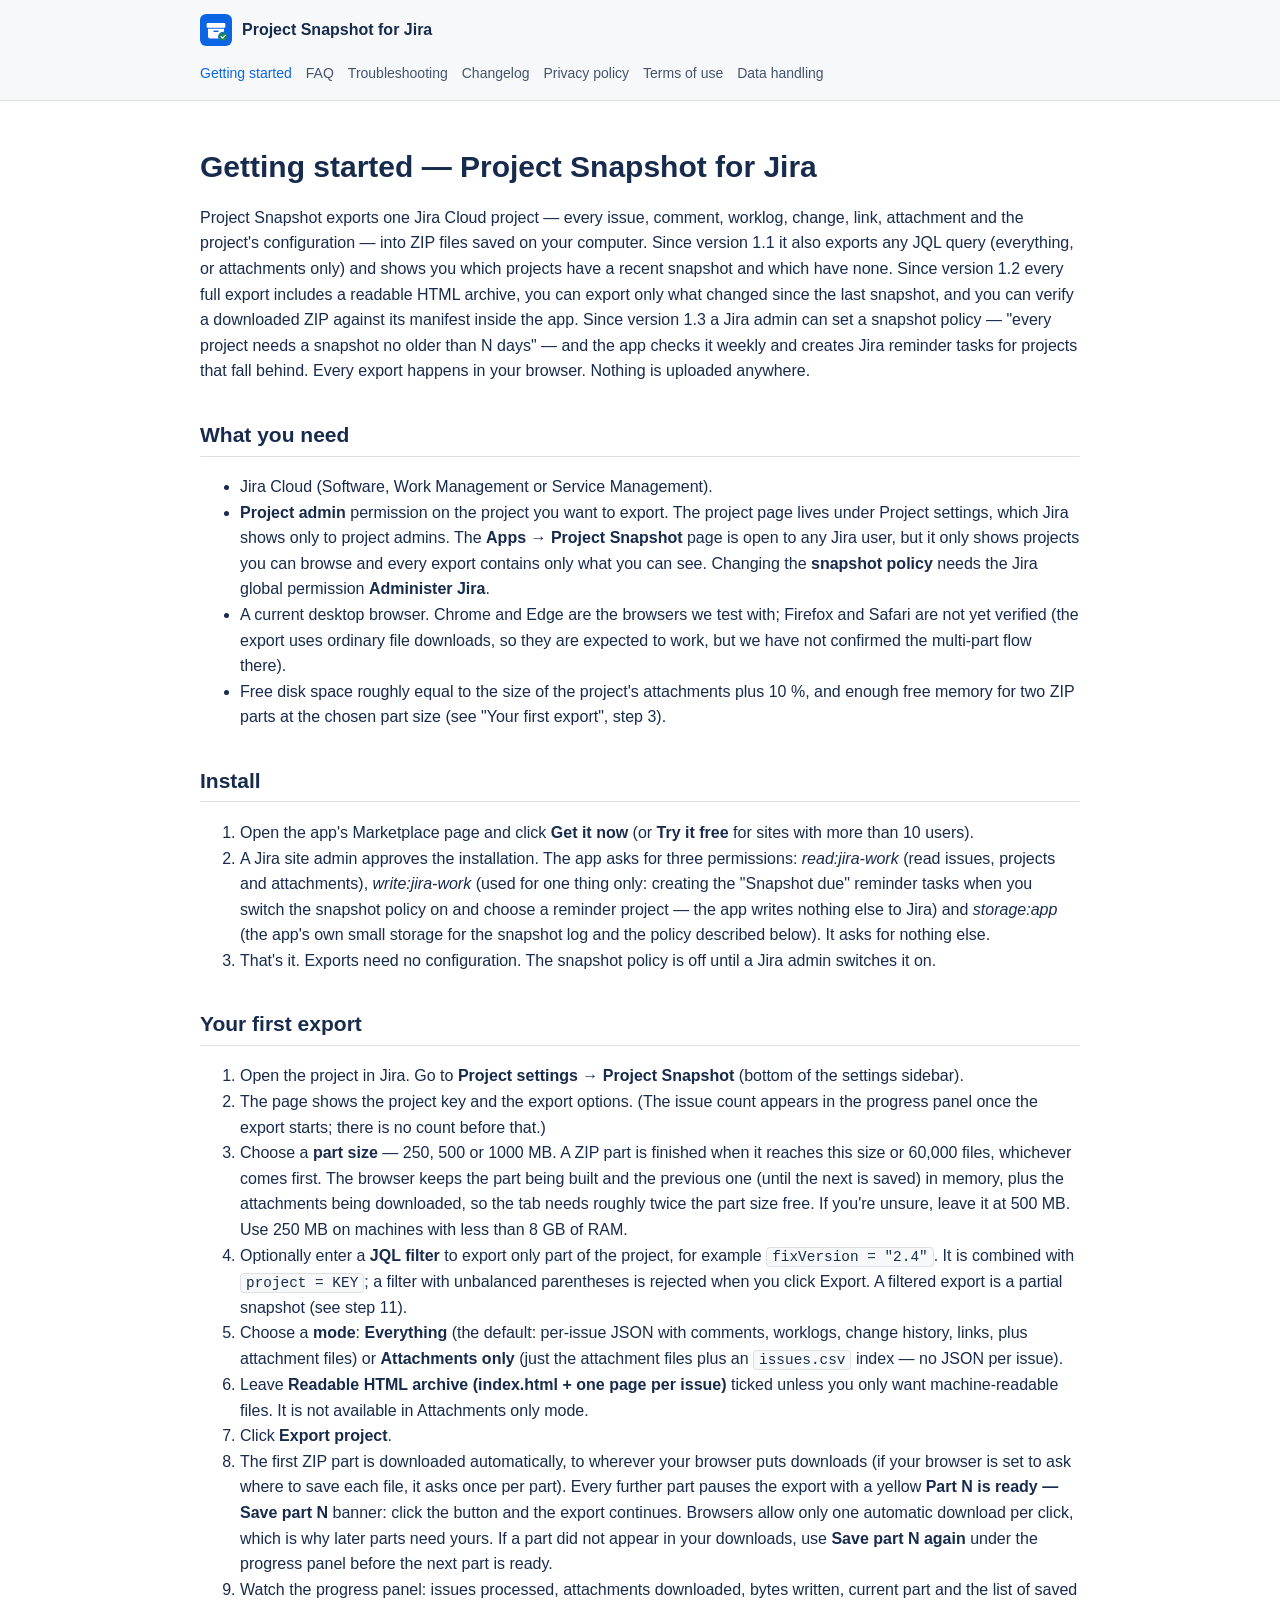
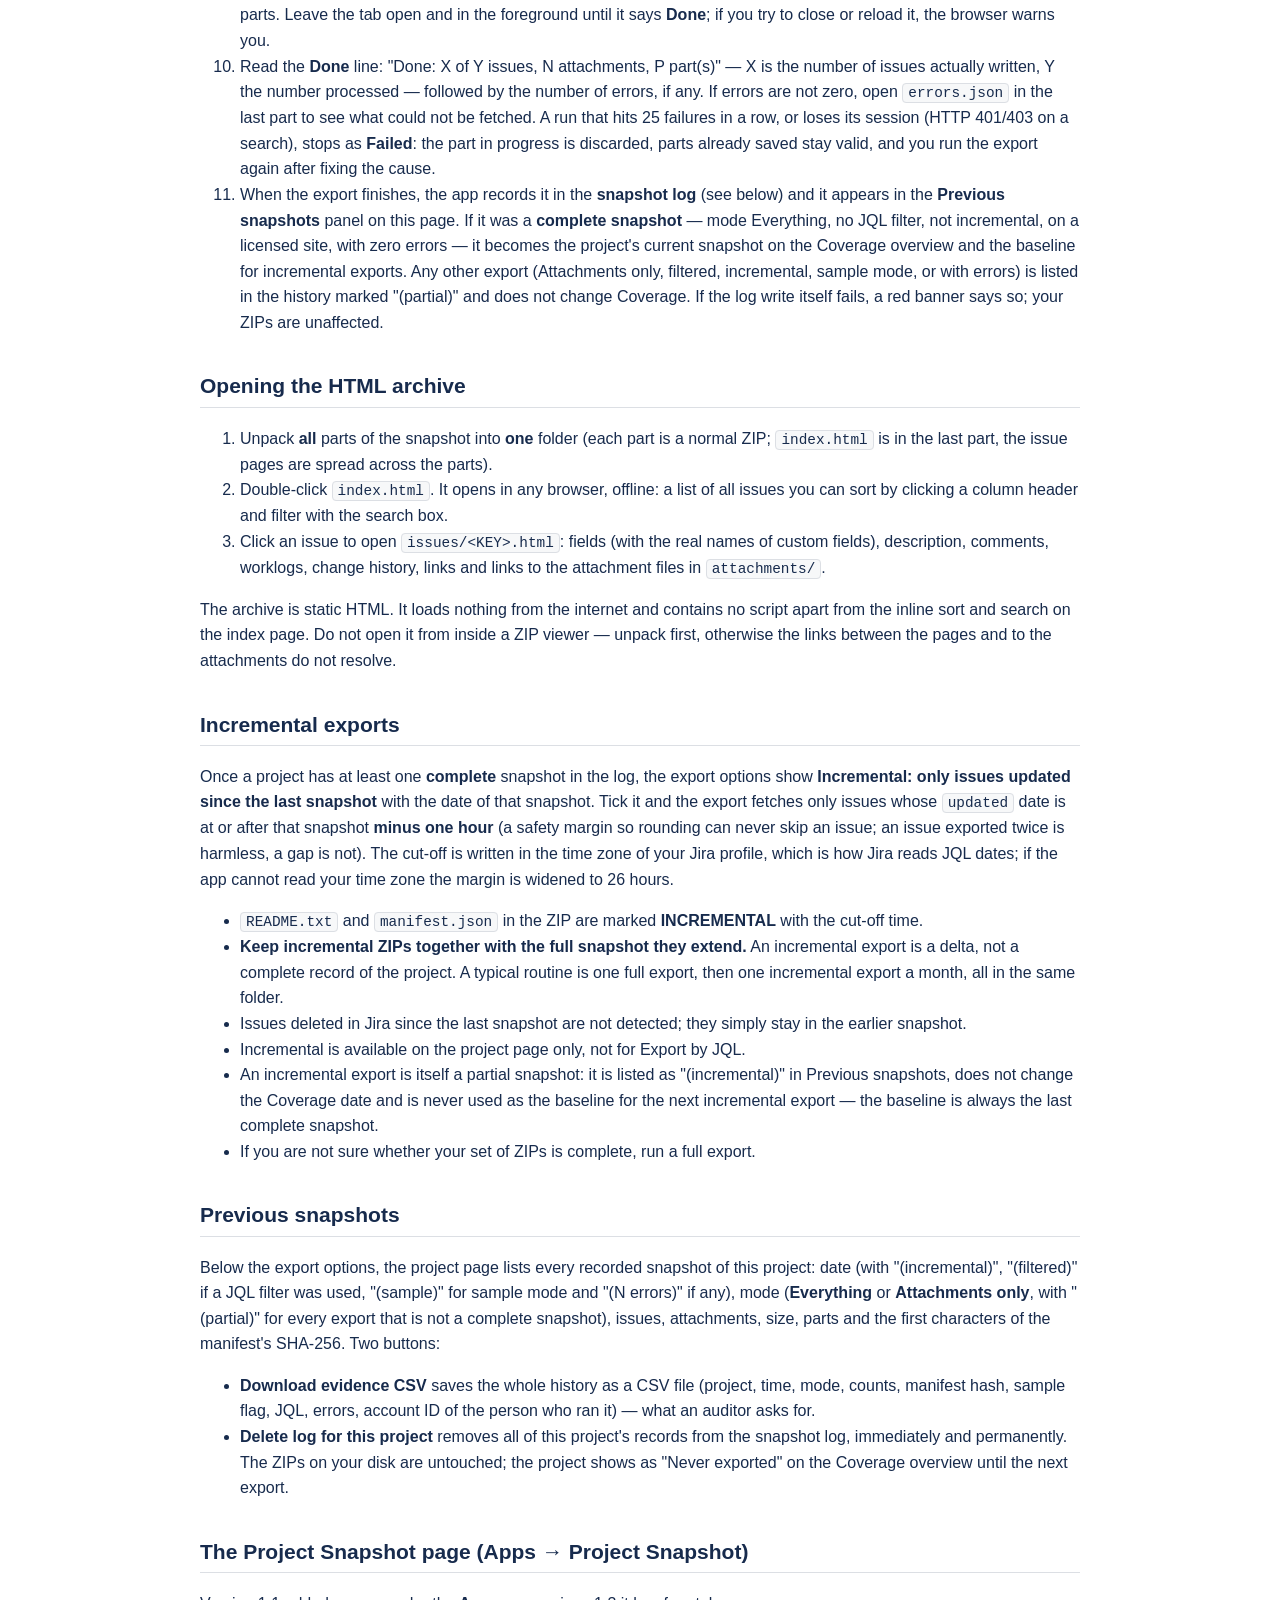
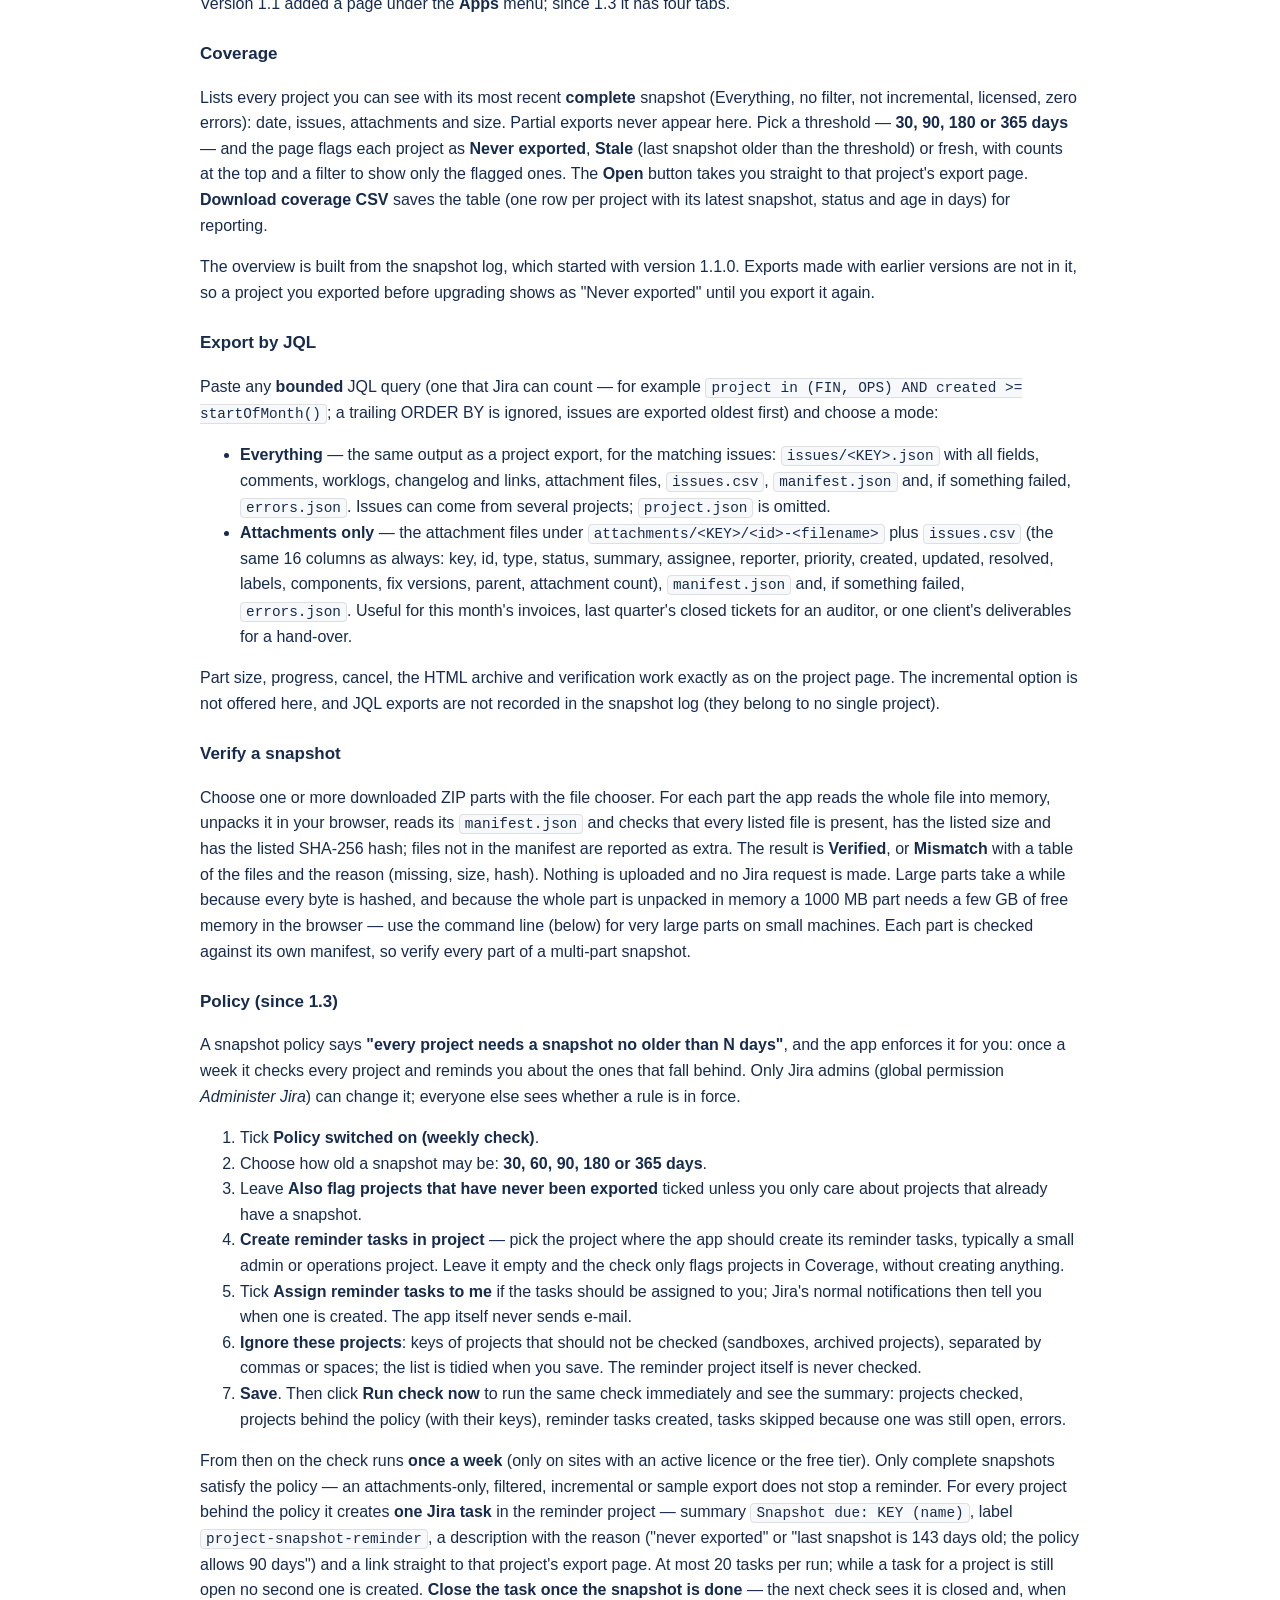
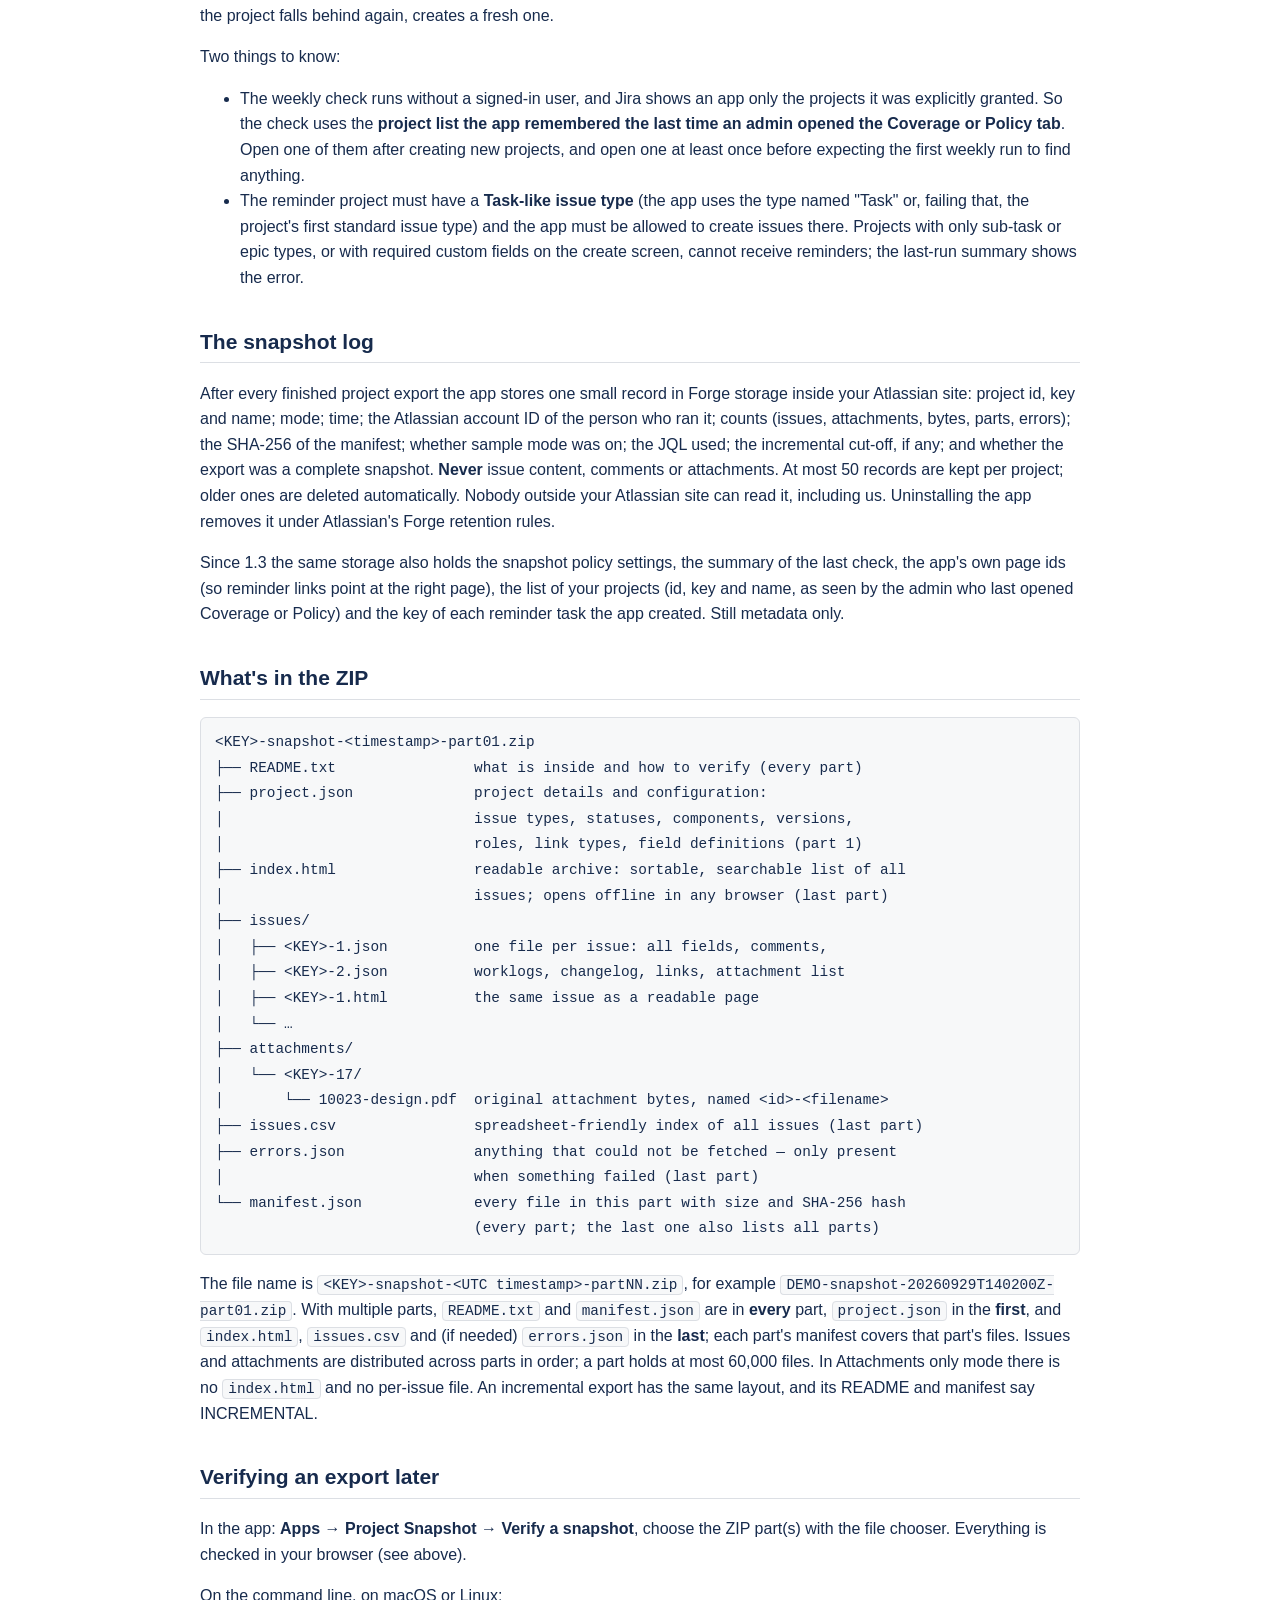
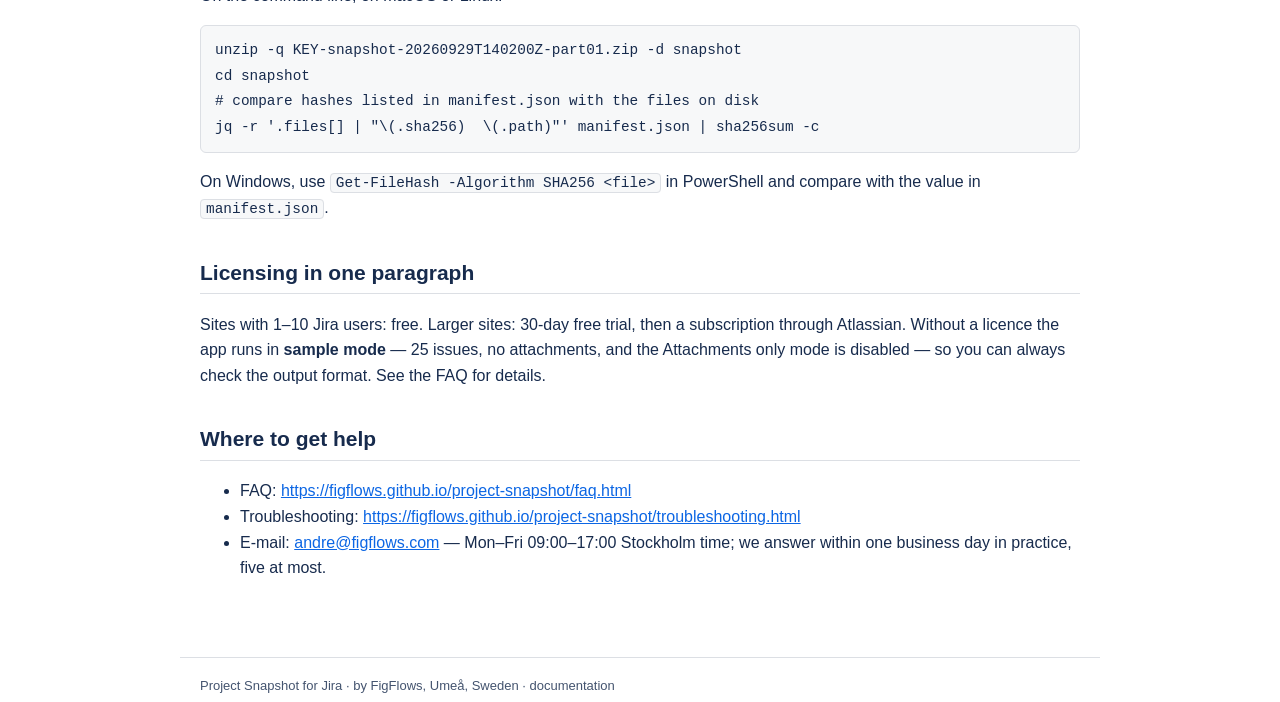
==== index.html @ 9992c4b3 "Project Snapshot for Jira: public documentation, privacy policy, terms and data handling" ====
<!doctype html><html lang="en"><head><meta charset="utf-8"><meta name="viewport" content="width=device-width,initial-scale=1"><title>Getting started · Project Snapshot for Jira</title><link rel="icon" href="icon.svg"><link rel="stylesheet" href="style.css"></head><body><header><div class="bar"><a class="brand" href="index.html"><img src="icon.svg" alt="">Project Snapshot for Jira</a><nav><a href="index.html" class="on">Getting started</a><a href="faq.html">FAQ</a><a href="troubleshooting.html">Troubleshooting</a><a href="changelog.html">Changelog</a><a href="privacy.html">Privacy policy</a><a href="terms.html">Terms of use</a><a href="data-handling.html">Data handling</a></nav></div></header><main><h1>Getting started — Project Snapshot for Jira</h1>
<p>Project Snapshot exports one Jira Cloud project — every issue, comment, worklog, change, link, attachment and the project&#39;s configuration — into ZIP files saved on your computer. Since version 1.1 it also exports any JQL query (everything, or attachments only) and shows you which projects have a recent snapshot and which have none. Since version 1.2 every full export includes a readable HTML archive, you can export only what changed since the last snapshot, and you can verify a downloaded ZIP against its manifest inside the app. Since version 1.3 a Jira admin can set a snapshot policy — &quot;every project needs a snapshot no older than N days&quot; — and the app checks it weekly and creates Jira reminder tasks for projects that fall behind. Every export happens in your browser. Nothing is uploaded anywhere.</p>
<h2>What you need</h2>
<ul>
<li>Jira Cloud (Software, Work Management or Service Management).</li>
<li><strong>Project admin</strong> permission on the project you want to export. The project page lives under Project settings, which Jira shows only to project admins. The <strong>Apps → Project Snapshot</strong> page is open to any Jira user, but it only shows projects you can browse and every export contains only what you can see. Changing the <strong>snapshot policy</strong> needs the Jira global permission <strong>Administer Jira</strong>.</li>
<li>A current desktop browser. Chrome and Edge are the browsers we test with; Firefox and Safari are not yet verified (the export uses ordinary file downloads, so they are expected to work, but we have not confirmed the multi-part flow there).</li>
<li>Free disk space roughly equal to the size of the project&#39;s attachments plus 10 %, and enough free memory for two ZIP parts at the chosen part size (see &quot;Your first export&quot;, step 3).</li>
</ul>
<h2>Install</h2>
<ol>
<li>Open the app&#39;s Marketplace page and click <strong>Get it now</strong> (or <strong>Try it free</strong> for sites with more than 10 users).</li>
<li>A Jira site admin approves the installation. The app asks for three permissions: <em>read:jira-work</em> (read issues, projects and attachments), <em>write:jira-work</em> (used for one thing only: creating the &quot;Snapshot due&quot; reminder tasks when you switch the snapshot policy on and choose a reminder project — the app writes nothing else to Jira) and <em>storage:app</em> (the app&#39;s own small storage for the snapshot log and the policy described below). It asks for nothing else.</li>
<li>That&#39;s it. Exports need no configuration. The snapshot policy is off until a Jira admin switches it on.</li>
</ol>
<h2>Your first export</h2>
<ol>
<li>Open the project in Jira. Go to <strong>Project settings → Project Snapshot</strong> (bottom of the settings sidebar).</li>
<li>The page shows the project key and the export options. (The issue count appears in the progress panel once the export starts; there is no count before that.)</li>
<li>Choose a <strong>part size</strong> — 250, 500 or 1000 MB. A ZIP part is finished when it reaches this size or 60,000 files, whichever comes first. The browser keeps the part being built and the previous one (until the next is saved) in memory, plus the attachments being downloaded, so the tab needs roughly twice the part size free. If you&#39;re unsure, leave it at 500 MB. Use 250 MB on machines with less than 8 GB of RAM.</li>
<li>Optionally enter a <strong>JQL filter</strong> to export only part of the project, for example <code>fixVersion = &quot;2.4&quot;</code>. It is combined with <code>project = KEY</code>; a filter with unbalanced parentheses is rejected when you click Export. A filtered export is a partial snapshot (see step 11).</li>
<li>Choose a <strong>mode</strong>: <strong>Everything</strong> (the default: per-issue JSON with comments, worklogs, change history, links, plus attachment files) or <strong>Attachments only</strong> (just the attachment files plus an <code>issues.csv</code> index — no JSON per issue).</li>
<li>Leave <strong>Readable HTML archive (index.html + one page per issue)</strong> ticked unless you only want machine-readable files. It is not available in Attachments only mode.</li>
<li>Click <strong>Export project</strong>.</li>
<li>The first ZIP part is downloaded automatically, to wherever your browser puts downloads (if your browser is set to ask where to save each file, it asks once per part). Every further part pauses the export with a yellow <strong>Part N is ready — Save part N</strong> banner: click the button and the export continues. Browsers allow only one automatic download per click, which is why later parts need yours. If a part did not appear in your downloads, use <strong>Save part N again</strong> under the progress panel before the next part is ready.</li>
<li>Watch the progress panel: issues processed, attachments downloaded, bytes written, current part and the list of saved parts. Leave the tab open and in the foreground until it says <strong>Done</strong>; if you try to close or reload it, the browser warns you.</li>
<li>Read the <strong>Done</strong> line: &quot;Done: X of Y issues, N attachments, P part(s)&quot; — X is the number of issues actually written, Y the number processed — followed by the number of errors, if any. If errors are not zero, open <code>errors.json</code> in the last part to see what could not be fetched. A run that hits 25 failures in a row, or loses its session (HTTP 401/403 on a search), stops as <strong>Failed</strong>: the part in progress is discarded, parts already saved stay valid, and you run the export again after fixing the cause.</li>
<li>When the export finishes, the app records it in the <strong>snapshot log</strong> (see below) and it appears in the <strong>Previous snapshots</strong> panel on this page. If it was a <strong>complete snapshot</strong> — mode Everything, no JQL filter, not incremental, on a licensed site, with zero errors — it becomes the project&#39;s current snapshot on the Coverage overview and the baseline for incremental exports. Any other export (Attachments only, filtered, incremental, sample mode, or with errors) is listed in the history marked &quot;(partial)&quot; and does not change Coverage. If the log write itself fails, a red banner says so; your ZIPs are unaffected.</li>
</ol>
<h2>Opening the HTML archive</h2>
<ol>
<li>Unpack <strong>all</strong> parts of the snapshot into <strong>one</strong> folder (each part is a normal ZIP; <code>index.html</code> is in the last part, the issue pages are spread across the parts).</li>
<li>Double-click <code>index.html</code>. It opens in any browser, offline: a list of all issues you can sort by clicking a column header and filter with the search box.</li>
<li>Click an issue to open <code>issues/&lt;KEY&gt;.html</code>: fields (with the real names of custom fields), description, comments, worklogs, change history, links and links to the attachment files in <code>attachments/</code>.</li>
</ol>
<p>The archive is static HTML. It loads nothing from the internet and contains no script apart from the inline sort and search on the index page. Do not open it from inside a ZIP viewer — unpack first, otherwise the links between the pages and to the attachments do not resolve.</p>
<h2>Incremental exports</h2>
<p>Once a project has at least one <strong>complete</strong> snapshot in the log, the export options show <strong>Incremental: only issues updated since the last snapshot</strong> with the date of that snapshot. Tick it and the export fetches only issues whose <code>updated</code> date is at or after that snapshot <strong>minus one hour</strong> (a safety margin so rounding can never skip an issue; an issue exported twice is harmless, a gap is not). The cut-off is written in the time zone of your Jira profile, which is how Jira reads JQL dates; if the app cannot read your time zone the margin is widened to 26 hours.</p>
<ul>
<li><code>README.txt</code> and <code>manifest.json</code> in the ZIP are marked <strong>INCREMENTAL</strong> with the cut-off time.</li>
<li><strong>Keep incremental ZIPs together with the full snapshot they extend.</strong> An incremental export is a delta, not a complete record of the project. A typical routine is one full export, then one incremental export a month, all in the same folder.</li>
<li>Issues deleted in Jira since the last snapshot are not detected; they simply stay in the earlier snapshot.</li>
<li>Incremental is available on the project page only, not for Export by JQL.</li>
<li>An incremental export is itself a partial snapshot: it is listed as &quot;(incremental)&quot; in Previous snapshots, does not change the Coverage date and is never used as the baseline for the next incremental export — the baseline is always the last complete snapshot.</li>
<li>If you are not sure whether your set of ZIPs is complete, run a full export.</li>
</ul>
<h2>Previous snapshots</h2>
<p>Below the export options, the project page lists every recorded snapshot of this project: date (with &quot;(incremental)&quot;, &quot;(filtered)&quot; if a JQL filter was used, &quot;(sample)&quot; for sample mode and &quot;(N errors)&quot; if any), mode (<strong>Everything</strong> or <strong>Attachments only</strong>, with &quot;(partial)&quot; for every export that is not a complete snapshot), issues, attachments, size, parts and the first characters of the manifest&#39;s SHA-256. Two buttons:</p>
<ul>
<li><strong>Download evidence CSV</strong> saves the whole history as a CSV file (project, time, mode, counts, manifest hash, sample flag, JQL, errors, account ID of the person who ran it) — what an auditor asks for.</li>
<li><strong>Delete log for this project</strong> removes all of this project&#39;s records from the snapshot log, immediately and permanently. The ZIPs on your disk are untouched; the project shows as &quot;Never exported&quot; on the Coverage overview until the next export.</li>
</ul>
<h2>The Project Snapshot page (Apps → Project Snapshot)</h2>
<p>Version 1.1 added a page under the <strong>Apps</strong> menu; since 1.3 it has four tabs.</p>
<h3>Coverage</h3>
<p>Lists every project you can see with its most recent <strong>complete</strong> snapshot (Everything, no filter, not incremental, licensed, zero errors): date, issues, attachments and size. Partial exports never appear here. Pick a threshold — <strong>30, 90, 180 or 365 days</strong> — and the page flags each project as <strong>Never exported</strong>, <strong>Stale</strong> (last snapshot older than the threshold) or fresh, with counts at the top and a filter to show only the flagged ones. The <strong>Open</strong> button takes you straight to that project&#39;s export page. <strong>Download coverage CSV</strong> saves the table (one row per project with its latest snapshot, status and age in days) for reporting.</p>
<p>The overview is built from the snapshot log, which started with version 1.1.0. Exports made with earlier versions are not in it, so a project you exported before upgrading shows as &quot;Never exported&quot; until you export it again.</p>
<h3>Export by JQL</h3>
<p>Paste any <strong>bounded</strong> JQL query (one that Jira can count — for example <code>project in (FIN, OPS) AND created &gt;= startOfMonth()</code>; a trailing ORDER BY is ignored, issues are exported oldest first) and choose a mode:</p>
<ul>
<li><strong>Everything</strong> — the same output as a project export, for the matching issues: <code>issues/&lt;KEY&gt;.json</code> with all fields, comments, worklogs, changelog and links, attachment files, <code>issues.csv</code>, <code>manifest.json</code> and, if something failed, <code>errors.json</code>. Issues can come from several projects; <code>project.json</code> is omitted.</li>
<li><strong>Attachments only</strong> — the attachment files under <code>attachments/&lt;KEY&gt;/&lt;id&gt;-&lt;filename&gt;</code> plus <code>issues.csv</code> (the same 16 columns as always: key, id, type, status, summary, assignee, reporter, priority, created, updated, resolved, labels, components, fix versions, parent, attachment count), <code>manifest.json</code> and, if something failed, <code>errors.json</code>. Useful for this month&#39;s invoices, last quarter&#39;s closed tickets for an auditor, or one client&#39;s deliverables for a hand-over.</li>
</ul>
<p>Part size, progress, cancel, the HTML archive and verification work exactly as on the project page. The incremental option is not offered here, and JQL exports are not recorded in the snapshot log (they belong to no single project).</p>
<h3>Verify a snapshot</h3>
<p>Choose one or more downloaded ZIP parts with the file chooser. For each part the app reads the whole file into memory, unpacks it in your browser, reads its <code>manifest.json</code> and checks that every listed file is present, has the listed size and has the listed SHA-256 hash; files not in the manifest are reported as extra. The result is <strong>Verified</strong>, or <strong>Mismatch</strong> with a table of the files and the reason (missing, size, hash). Nothing is uploaded and no Jira request is made. Large parts take a while because every byte is hashed, and because the whole part is unpacked in memory a 1000 MB part needs a few GB of free memory in the browser — use the command line (below) for very large parts on small machines. Each part is checked against its own manifest, so verify every part of a multi-part snapshot.</p>
<h3>Policy (since 1.3)</h3>
<p>A snapshot policy says <strong>&quot;every project needs a snapshot no older than N days&quot;</strong>, and the app enforces it for you: once a week it checks every project and reminds you about the ones that fall behind. Only Jira admins (global permission <em>Administer Jira</em>) can change it; everyone else sees whether a rule is in force.</p>
<ol>
<li>Tick <strong>Policy switched on (weekly check)</strong>.</li>
<li>Choose how old a snapshot may be: <strong>30, 60, 90, 180 or 365 days</strong>.</li>
<li>Leave <strong>Also flag projects that have never been exported</strong> ticked unless you only care about projects that already have a snapshot.</li>
<li><strong>Create reminder tasks in project</strong> — pick the project where the app should create its reminder tasks, typically a small admin or operations project. Leave it empty and the check only flags projects in Coverage, without creating anything.</li>
<li>Tick <strong>Assign reminder tasks to me</strong> if the tasks should be assigned to you; Jira&#39;s normal notifications then tell you when one is created. The app itself never sends e-mail.</li>
<li><strong>Ignore these projects</strong>: keys of projects that should not be checked (sandboxes, archived projects), separated by commas or spaces; the list is tidied when you save. The reminder project itself is never checked.</li>
<li><strong>Save</strong>. Then click <strong>Run check now</strong> to run the same check immediately and see the summary: projects checked, projects behind the policy (with their keys), reminder tasks created, tasks skipped because one was still open, errors.</li>
</ol>
<p>From then on the check runs <strong>once a week</strong> (only on sites with an active licence or the free tier). Only complete snapshots satisfy the policy — an attachments-only, filtered, incremental or sample export does not stop a reminder. For every project behind the policy it creates <strong>one Jira task</strong> in the reminder project — summary <code>Snapshot due: KEY (name)</code>, label <code>project-snapshot-reminder</code>, a description with the reason (&quot;never exported&quot; or &quot;last snapshot is 143 days old; the policy allows 90 days&quot;) and a link straight to that project&#39;s export page. At most 20 tasks per run; while a task for a project is still open no second one is created. <strong>Close the task once the snapshot is done</strong> — the next check sees it is closed and, when the project falls behind again, creates a fresh one.</p>
<p>Two things to know:</p>
<ul>
<li>The weekly check runs without a signed-in user, and Jira shows an app only the projects it was explicitly granted. So the check uses the <strong>project list the app remembered the last time an admin opened the Coverage or Policy tab</strong>. Open one of them after creating new projects, and open one at least once before expecting the first weekly run to find anything.</li>
<li>The reminder project must have a <strong>Task-like issue type</strong> (the app uses the type named &quot;Task&quot; or, failing that, the project&#39;s first standard issue type) and the app must be allowed to create issues there. Projects with only sub-task or epic types, or with required custom fields on the create screen, cannot receive reminders; the last-run summary shows the error.</li>
</ul>
<h2>The snapshot log</h2>
<p>After every finished project export the app stores one small record in Forge storage inside your Atlassian site: project id, key and name; mode; time; the Atlassian account ID of the person who ran it; counts (issues, attachments, bytes, parts, errors); the SHA-256 of the manifest; whether sample mode was on; the JQL used; the incremental cut-off, if any; and whether the export was a complete snapshot. <strong>Never</strong> issue content, comments or attachments. At most 50 records are kept per project; older ones are deleted automatically. Nobody outside your Atlassian site can read it, including us. Uninstalling the app removes it under Atlassian&#39;s Forge retention rules.</p>
<p>Since 1.3 the same storage also holds the snapshot policy settings, the summary of the last check, the app&#39;s own page ids (so reminder links point at the right page), the list of your projects (id, key and name, as seen by the admin who last opened Coverage or Policy) and the key of each reminder task the app created. Still metadata only.</p>
<h2>What&#39;s in the ZIP</h2>
<pre><code>&lt;KEY&gt;-snapshot-&lt;timestamp&gt;-part01.zip
├── README.txt                what is inside and how to verify (every part)
├── project.json              project details and configuration:
│                             issue types, statuses, components, versions,
│                             roles, link types, field definitions (part 1)
├── index.html                readable archive: sortable, searchable list of all
│                             issues; opens offline in any browser (last part)
├── issues/
│   ├── &lt;KEY&gt;-1.json          one file per issue: all fields, comments,
│   ├── &lt;KEY&gt;-2.json          worklogs, changelog, links, attachment list
│   ├── &lt;KEY&gt;-1.html          the same issue as a readable page
│   └── …
├── attachments/
│   └── &lt;KEY&gt;-17/
│       └── 10023-design.pdf  original attachment bytes, named &lt;id&gt;-&lt;filename&gt;
├── issues.csv                spreadsheet-friendly index of all issues (last part)
├── errors.json               anything that could not be fetched — only present
│                             when something failed (last part)
└── manifest.json             every file in this part with size and SHA-256 hash
                              (every part; the last one also lists all parts)
</code></pre>
<p>The file name is <code>&lt;KEY&gt;-snapshot-&lt;UTC timestamp&gt;-partNN.zip</code>, for example <code>DEMO-snapshot-20260929T140200Z-part01.zip</code>. With multiple parts, <code>README.txt</code> and <code>manifest.json</code> are in <strong>every</strong> part, <code>project.json</code> in the <strong>first</strong>, and <code>index.html</code>, <code>issues.csv</code> and (if needed) <code>errors.json</code> in the <strong>last</strong>; each part&#39;s manifest covers that part&#39;s files. Issues and attachments are distributed across parts in order; a part holds at most 60,000 files. In Attachments only mode there is no <code>index.html</code> and no per-issue file. An incremental export has the same layout, and its README and manifest say INCREMENTAL.</p>
<h2>Verifying an export later</h2>
<p>In the app: <strong>Apps → Project Snapshot → Verify a snapshot</strong>, choose the ZIP part(s) with the file chooser. Everything is checked in your browser (see above).</p>
<p>On the command line, on macOS or Linux:</p>
<pre><code>unzip -q KEY-snapshot-20260929T140200Z-part01.zip -d snapshot
cd snapshot
# compare hashes listed in manifest.json with the files on disk
jq -r &#39;.files[] | &quot;\(.sha256)  \(.path)&quot;&#39; manifest.json | sha256sum -c
</code></pre>
<p>On Windows, use <code>Get-FileHash -Algorithm SHA256 &lt;file&gt;</code> in PowerShell and compare with the value in <code>manifest.json</code>.</p>
<h2>Licensing in one paragraph</h2>
<p>Sites with 1–10 Jira users: free. Larger sites: 30-day free trial, then a subscription through Atlassian. Without a licence the app runs in <strong>sample mode</strong> — 25 issues, no attachments, and the Attachments only mode is disabled — so you can always check the output format. See the FAQ for details.</p>
<h2>Where to get help</h2>
<ul>
<li>FAQ: <a href="https://figflows.github.io/project-snapshot/faq.html">https://figflows.github.io/project-snapshot/faq.html</a></li>
<li>Troubleshooting: <a href="https://figflows.github.io/project-snapshot/troubleshooting.html">https://figflows.github.io/project-snapshot/troubleshooting.html</a></li>
<li>E-mail: <a href="mailto:andre@figflows.com">andre@figflows.com</a> — Mon–Fri 09:00–17:00 Stockholm time; we answer within one business day in practice, five at most.</li>
</ul>
</main><footer>Project Snapshot for Jira · by FigFlows, Umeå, Sweden · documentation</footer></body></html>
---- style.css ----
:root{--ink:#172b4d;--sub:#44546f;--brand:#0c66e4;--line:#dcdfe4;--bg:#fff;--soft:#f7f8f9}
*{box-sizing:border-box}body{margin:0;font:16px/1.6 -apple-system,BlinkMacSystemFont,"Segoe UI",Roboto,Helvetica,Arial,sans-serif;color:var(--ink);background:var(--bg)}
header{border-bottom:1px solid var(--line);background:var(--soft)}.bar{max-width:920px;margin:0 auto;padding:14px 20px;display:flex;gap:14px;align-items:center;flex-wrap:wrap}
.brand{display:flex;align-items:center;gap:10px;font-weight:700;margin-right:auto;color:var(--ink);text-decoration:none}.brand img{width:32px;height:32px}
nav a{color:var(--sub);text-decoration:none;margin-right:14px;font-size:14px}nav a:hover,nav a.on{color:var(--brand)}
main{max-width:920px;margin:0 auto;padding:28px 20px 60px}h1{font-size:30px;line-height:1.2}h2{font-size:21px;margin-top:34px;border-bottom:1px solid var(--line);padding-bottom:4px}h3{font-size:17px;margin-top:24px}
a{color:var(--brand)}code{background:var(--soft);border:1px solid var(--line);border-radius:4px;padding:1px 5px;font-size:.9em}pre{background:var(--soft);border:1px solid var(--line);border-radius:6px;padding:12px 14px;overflow:auto}pre code{border:0;padding:0;background:none}
table{border-collapse:collapse;width:100%;display:block;overflow-x:auto}th,td{border:1px solid var(--line);padding:6px 10px;text-align:left;vertical-align:top}th{background:var(--soft)}
blockquote{margin:0;padding:8px 14px;border-left:4px solid var(--line);color:var(--sub)}footer{max-width:920px;margin:0 auto;padding:18px 20px;border-top:1px solid var(--line);color:var(--sub);font-size:13px}
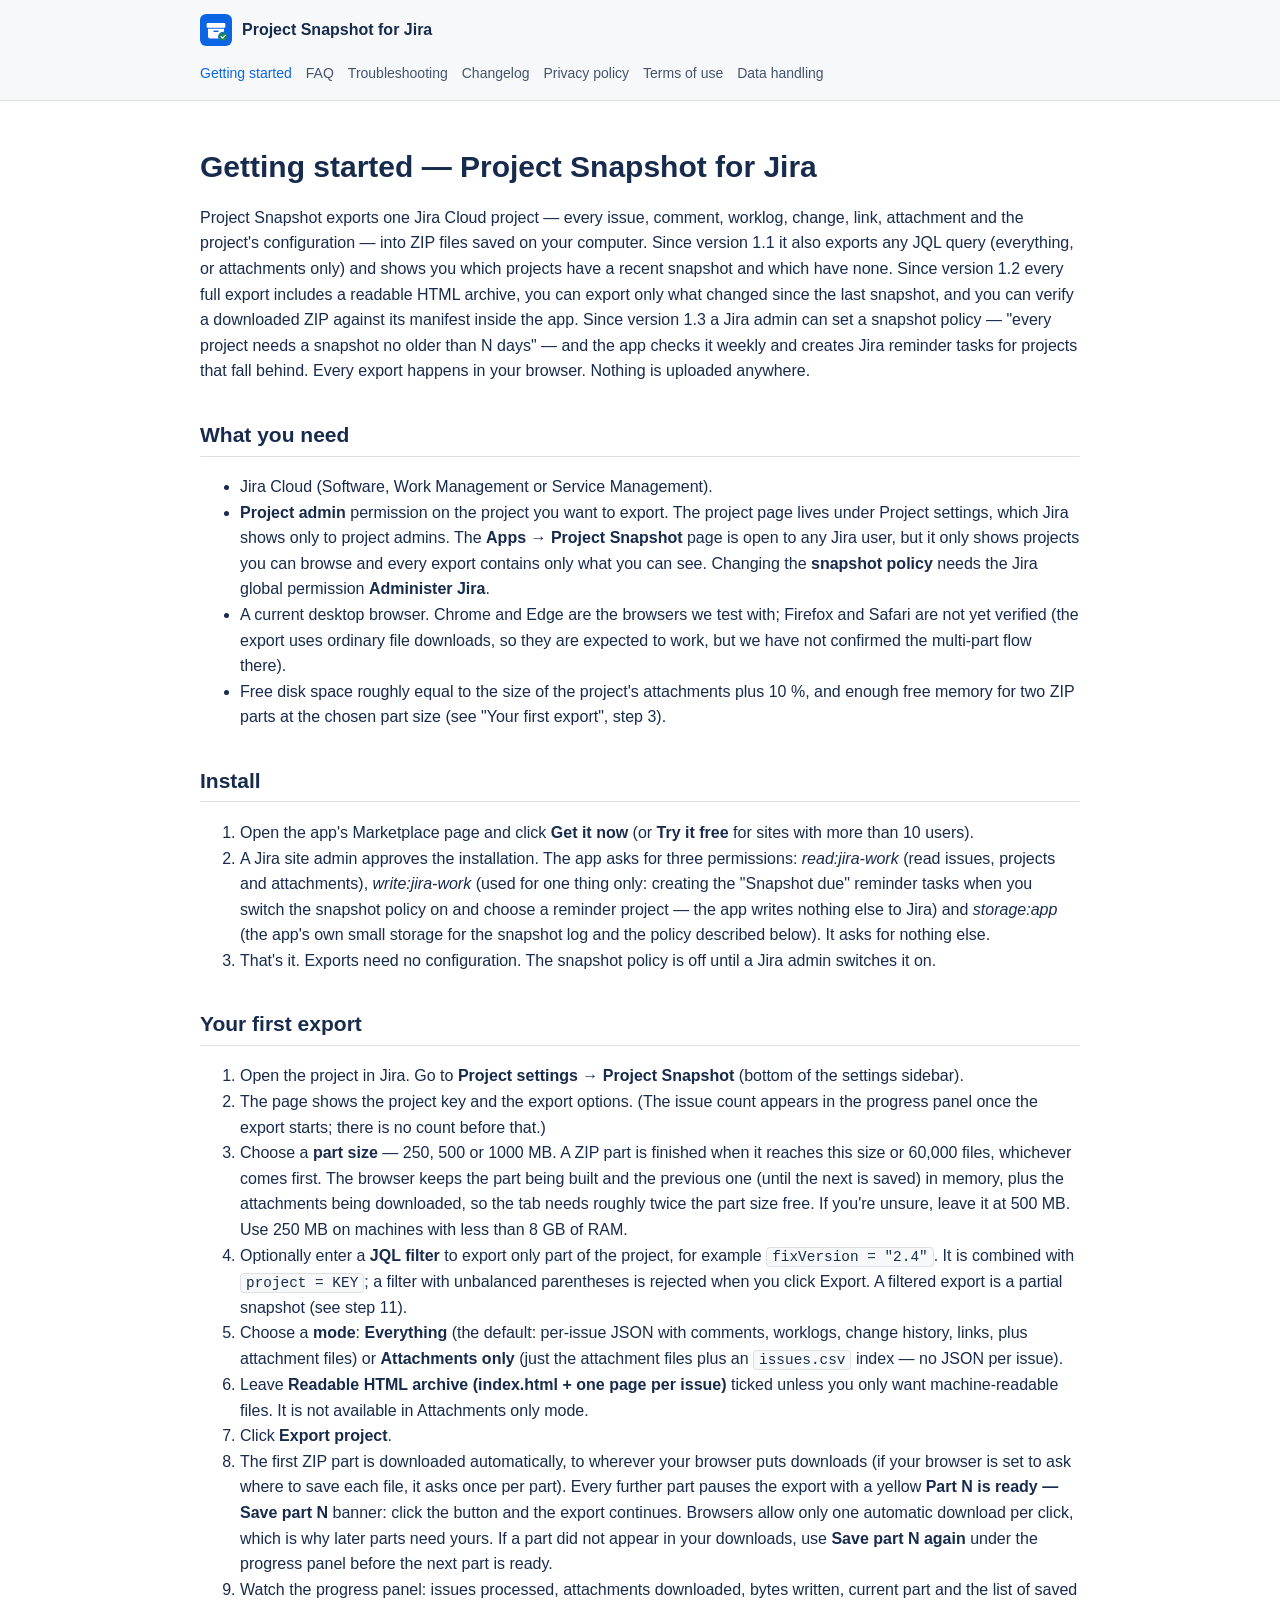
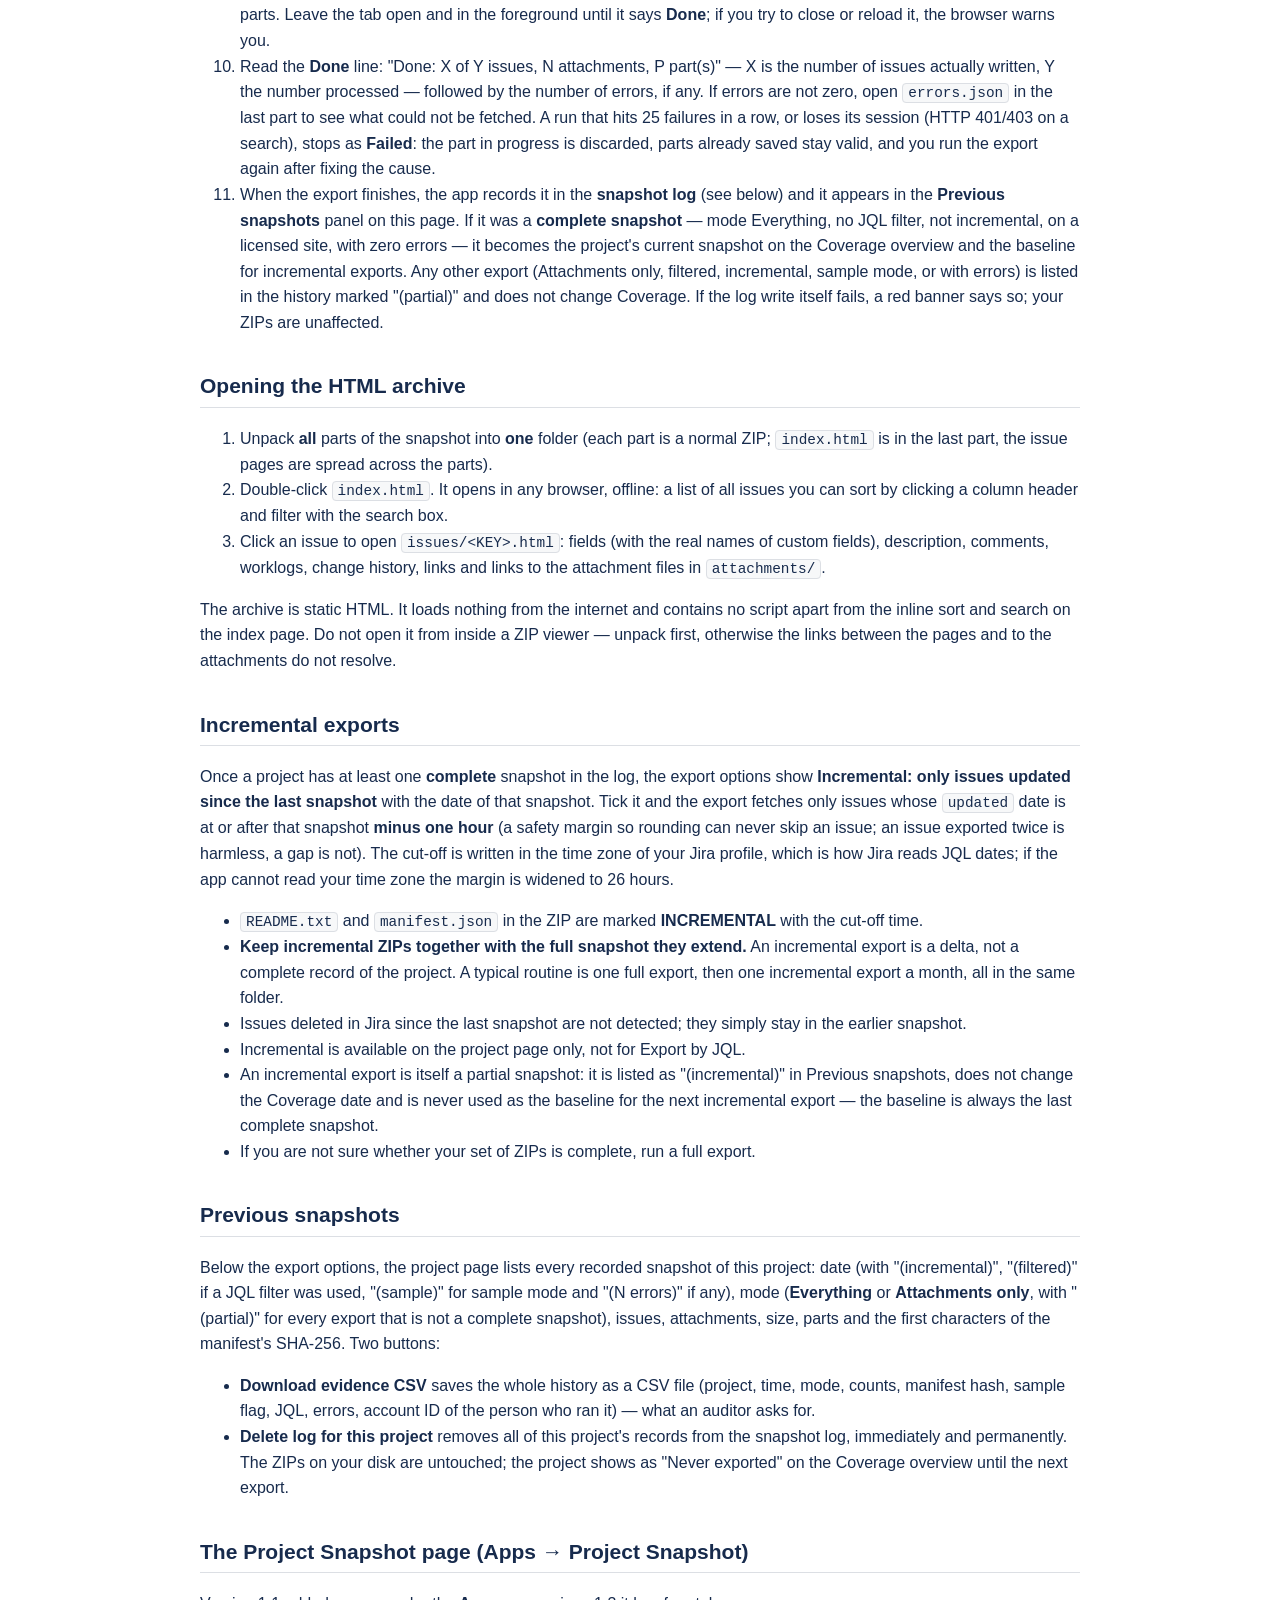
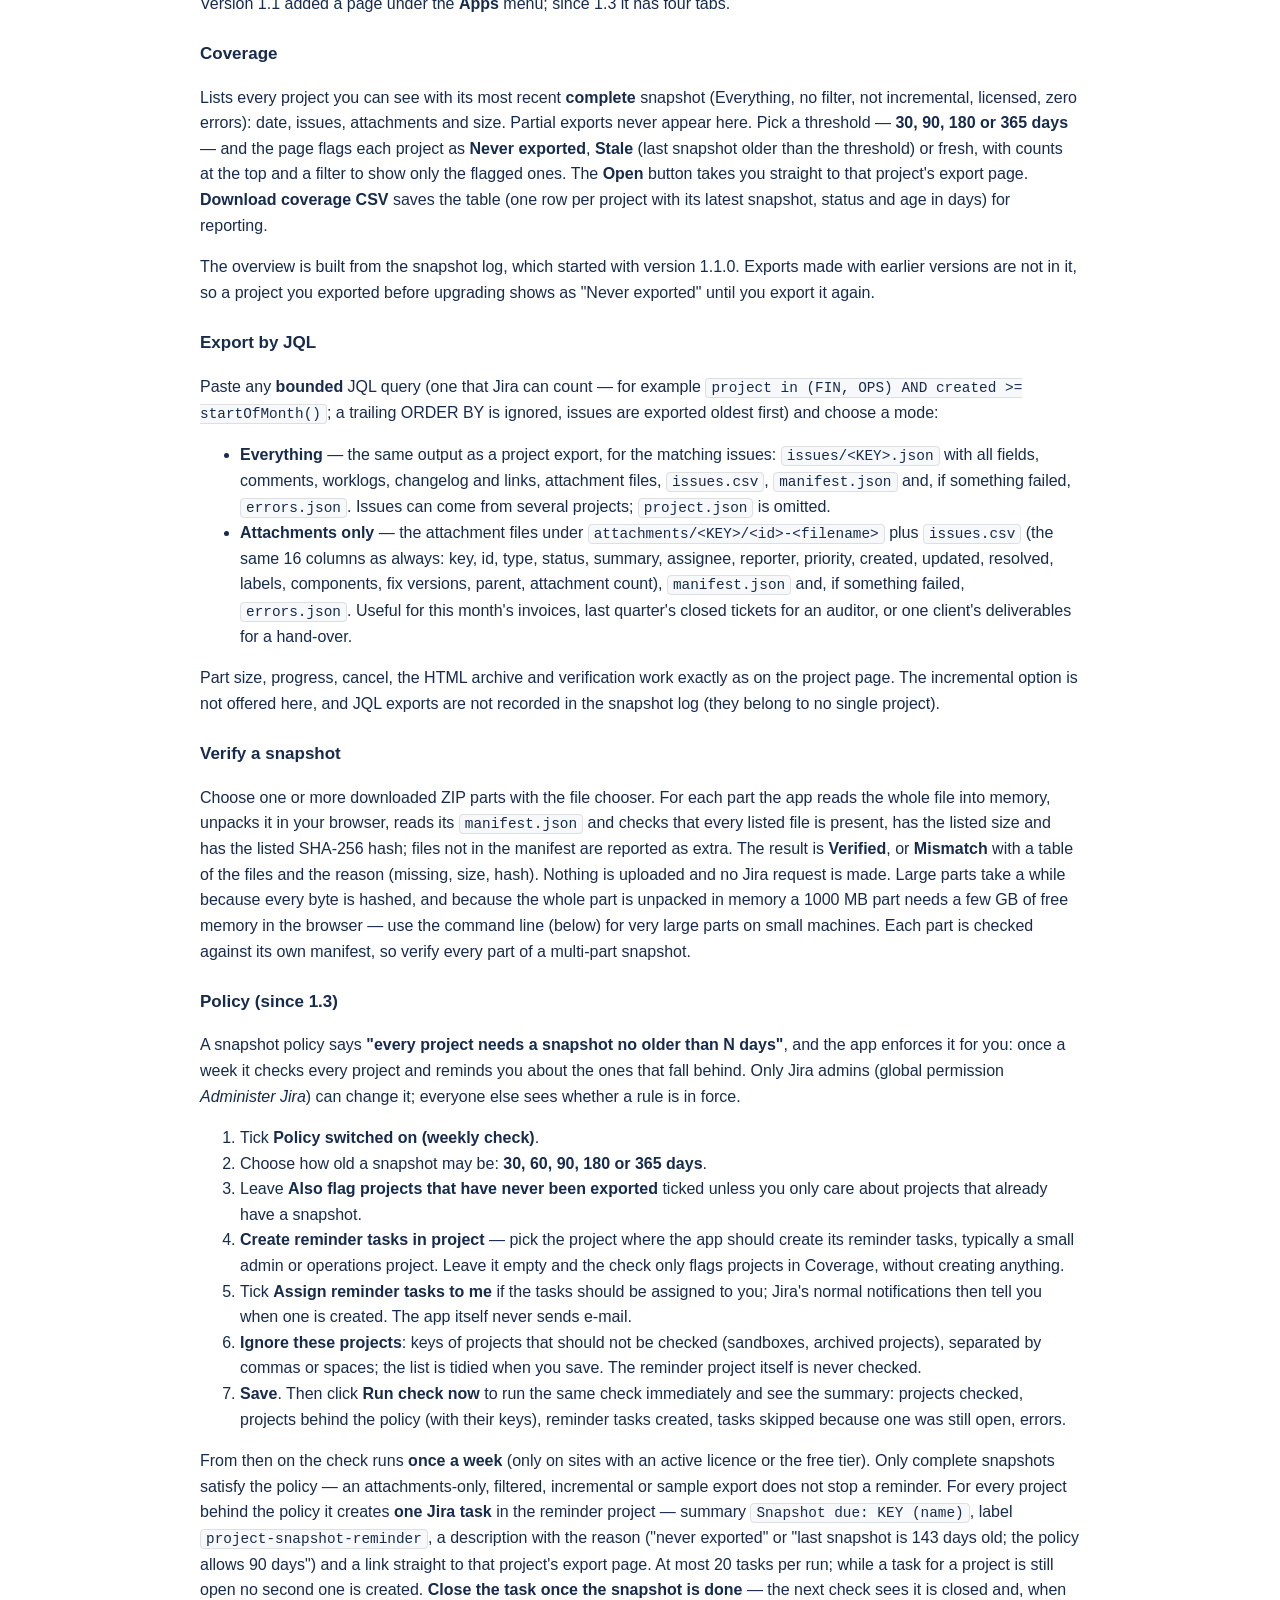
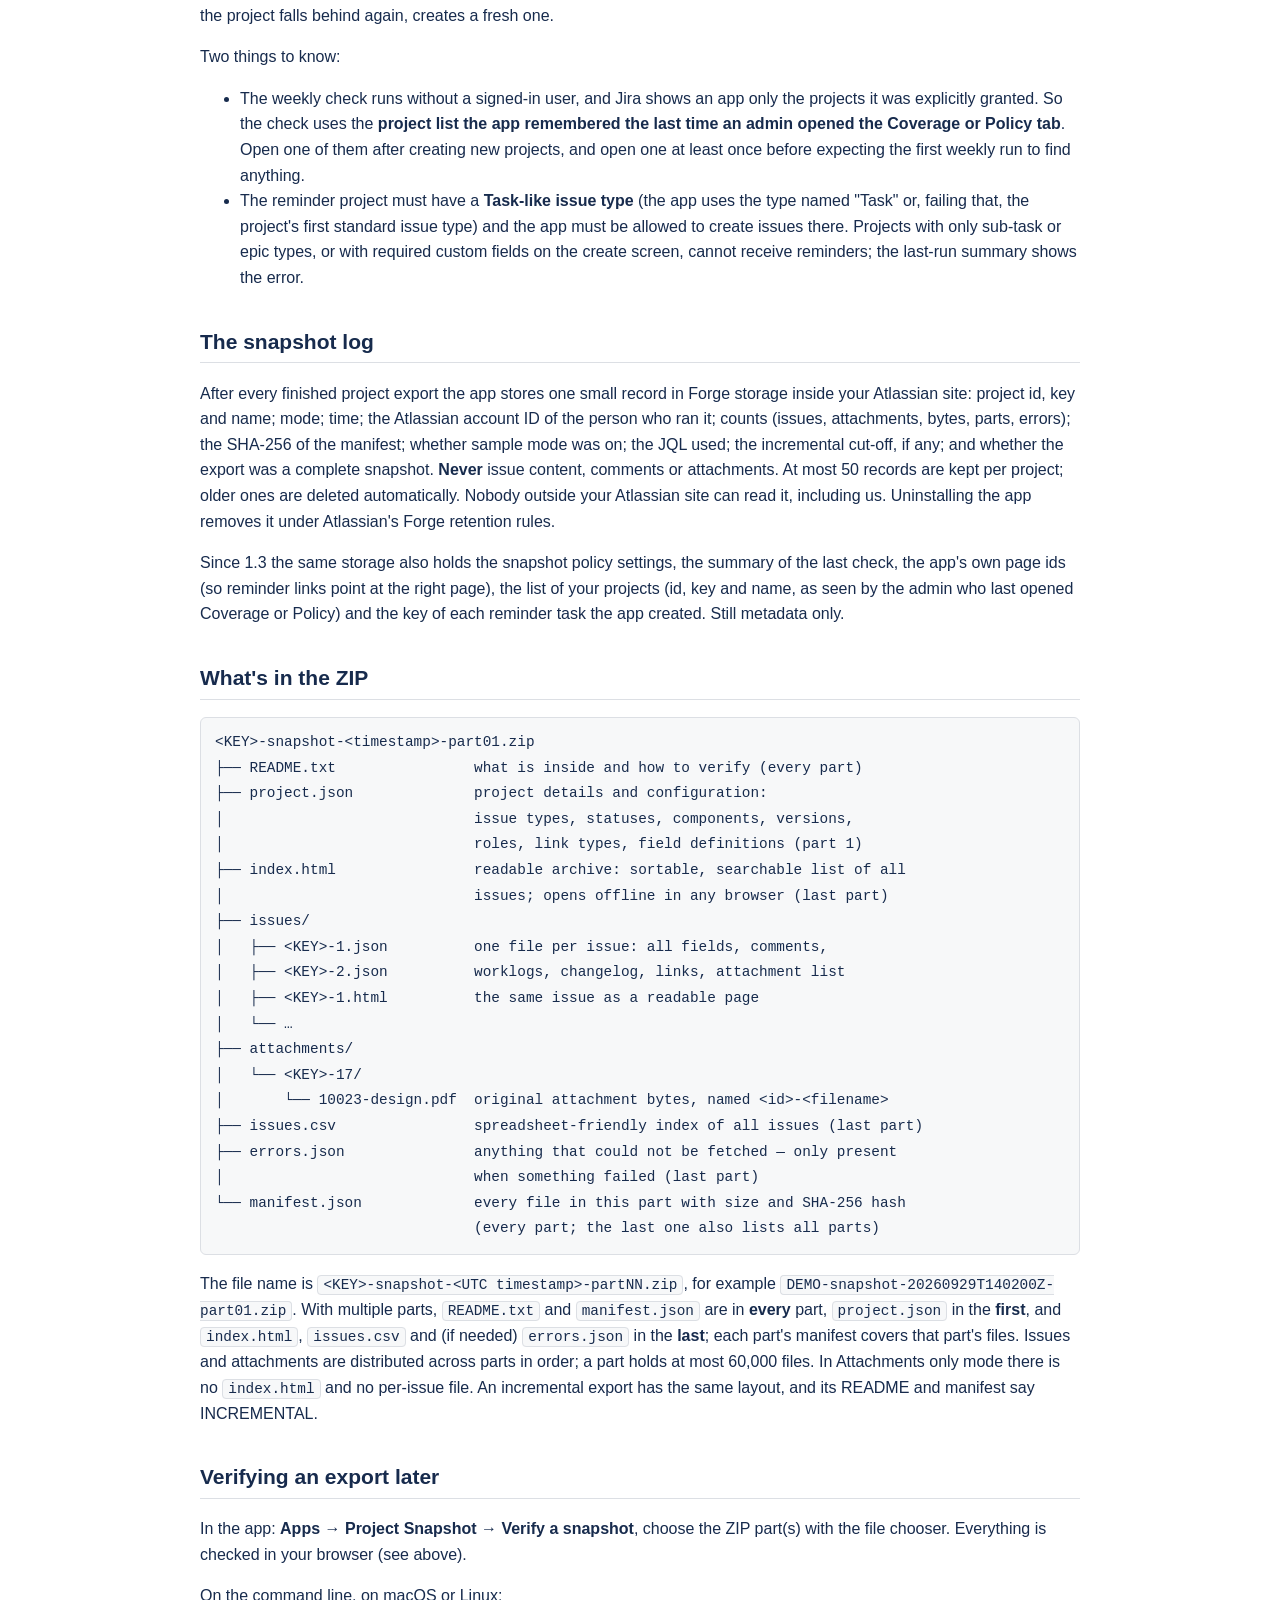
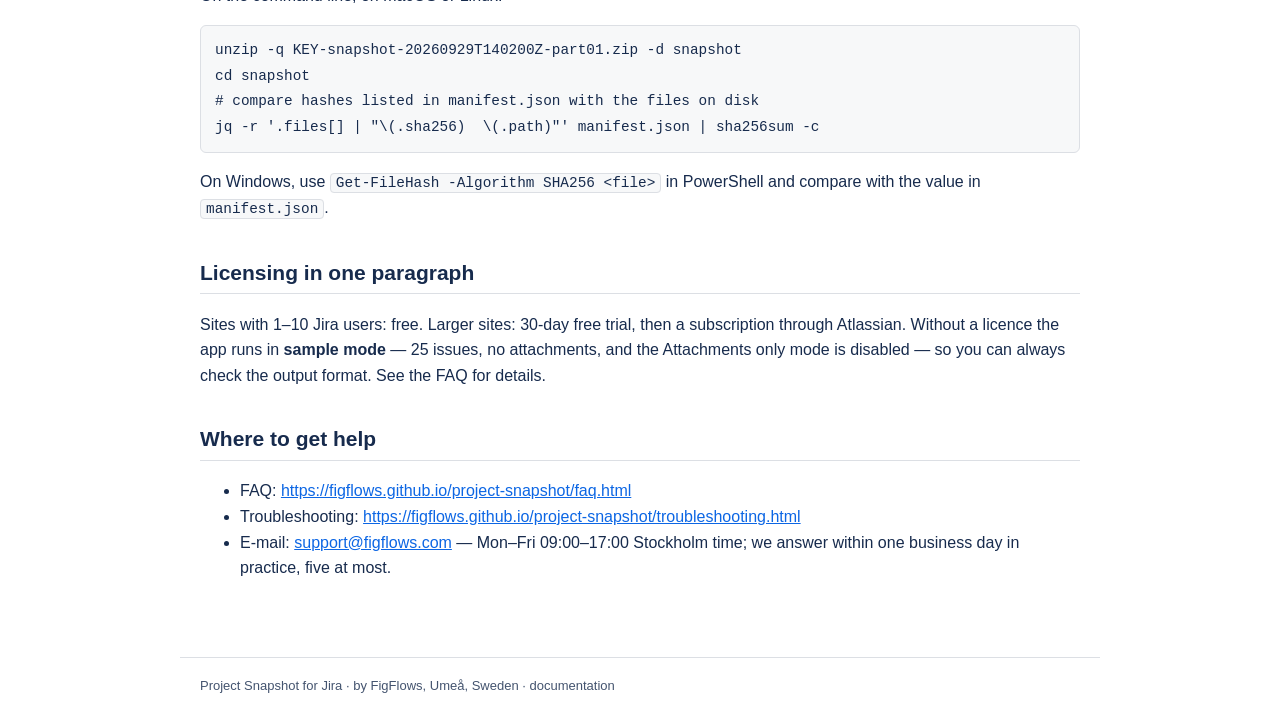
==== commit 1e16398a: "Support contact: role-based support@figflows.com instead of a personal address Co-Authored-By: Claud" ====
--- a/index.html
+++ b/index.html
@@ -122,6 +122,6 @@
 <ul>
 <li>FAQ: <a href="https://figflows.github.io/project-snapshot/faq.html">https://figflows.github.io/project-snapshot/faq.html</a></li>
 <li>Troubleshooting: <a href="https://figflows.github.io/project-snapshot/troubleshooting.html">https://figflows.github.io/project-snapshot/troubleshooting.html</a></li>
-<li>E-mail: <a href="mailto:andre@figflows.com">andre@figflows.com</a> — Mon–Fri 09:00–17:00 Stockholm time; we answer within one business day in practice, five at most.</li>
+<li>E-mail: <a href="mailto:support@figflows.com">support@figflows.com</a> — Mon–Fri 09:00–17:00 Stockholm time; we answer within one business day in practice, five at most.</li>
 </ul>
 </main><footer>Project Snapshot for Jira · by FigFlows, Umeå, Sweden · documentation</footer></body></html>
